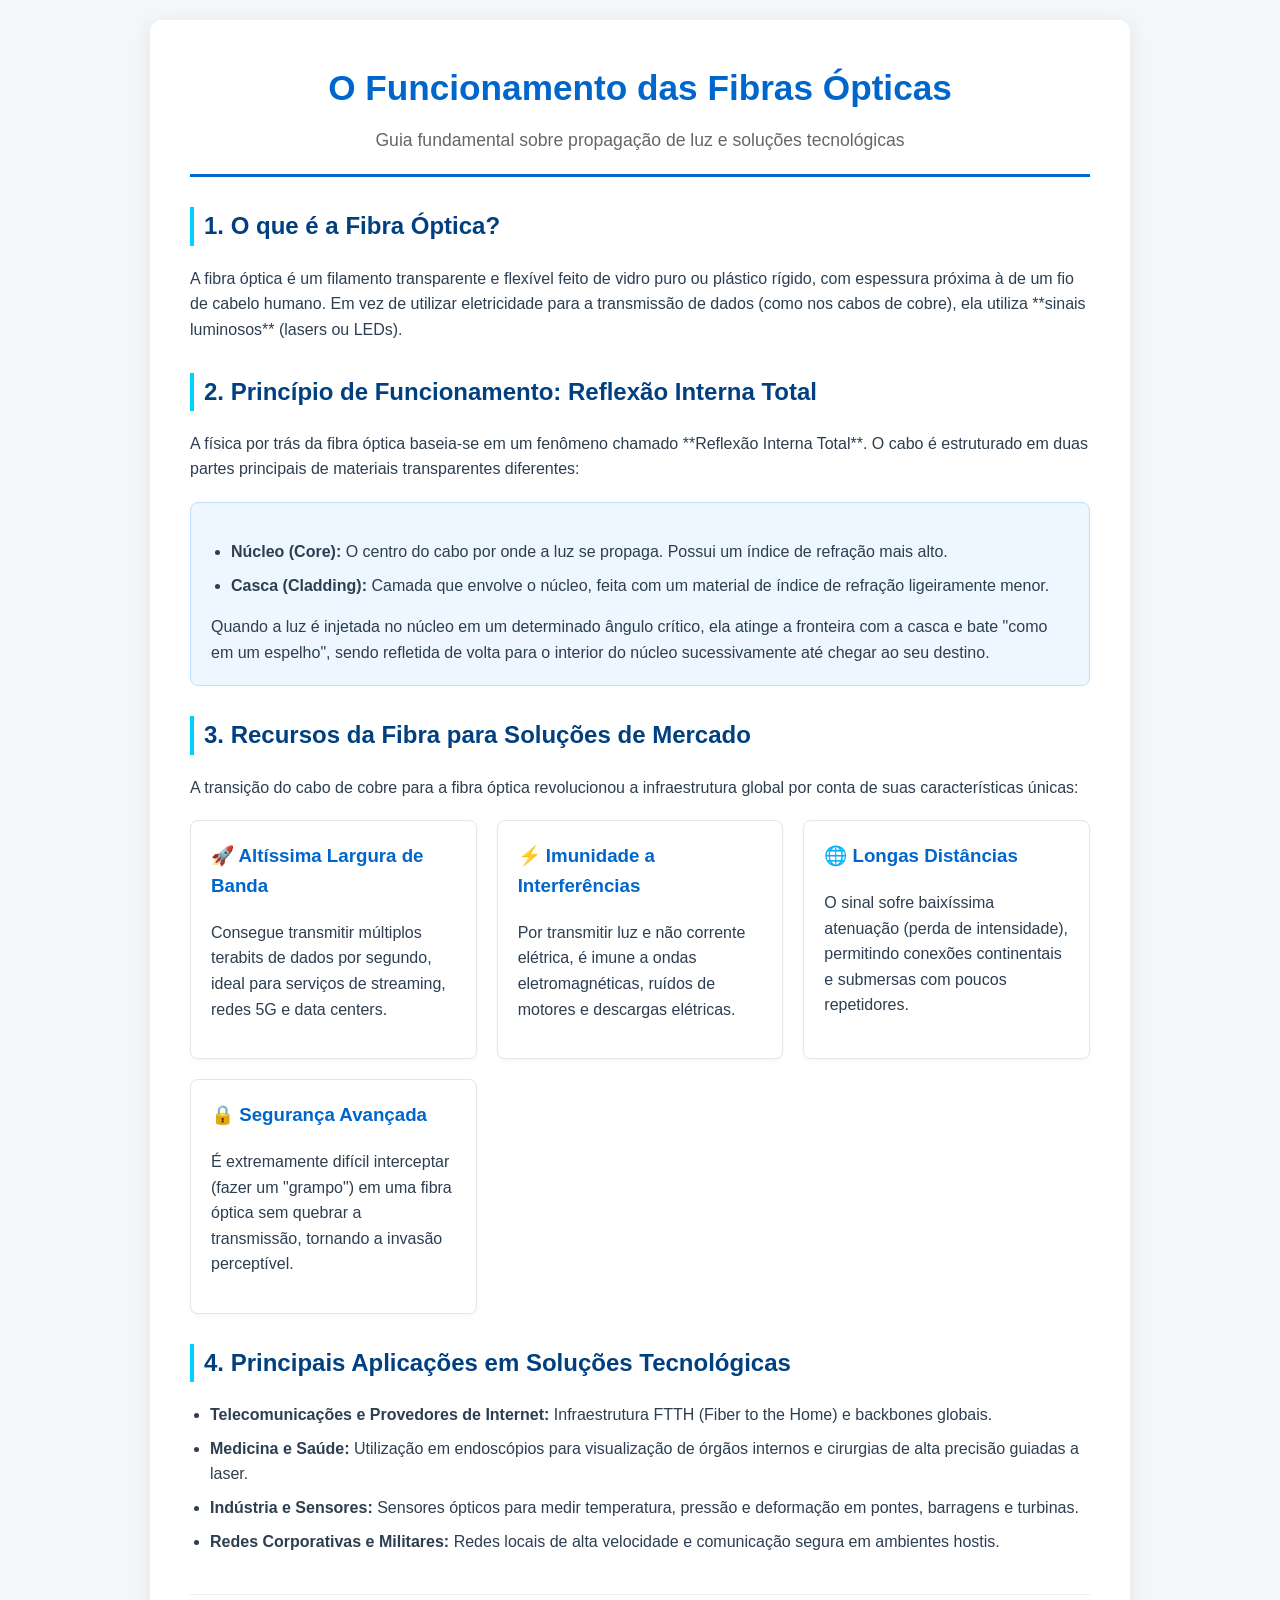
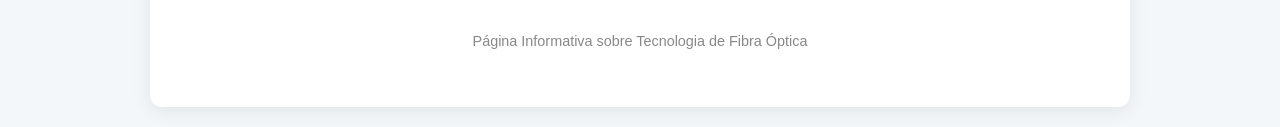
==== index2.html @ afabe947 "index1" ====
<!DOCTYPE html>
<html lang="pt-BR">
<head>
    <meta charset="UTF-8">
    <meta name="viewport" content="width=device-width, initial-scale=1.0">
    <title>Tecnologia da Fibra Óptica: Princípios e Soluções</title>
    <style>
        :root {
            --primary-color: #0066cc;
            --secondary-color: #004080;
            --accent-color: #00d2ff;
            --bg-color: #f4f7f9;
            --card-bg: #ffffff;
            --text-color: #2c3e50;
        }

        body {
            font-family: 'Segoe UI', Tahoma, Geneva, Verdana, sans-serif;
            line-height: 1.6;
            background-color: var(--bg-color);
            color: var(--text-color);
            margin: 0;
            padding: 20px;
        }

        .container {
            max-width: 900px;
            margin: 0 auto;
            background: var(--card-bg);
            padding: 40px;
            border-radius: 12px;
            box-shadow: 0 4px 20px rgba(0, 0, 0, 0.08);
        }

        header {
            text-align: center;
            border-bottom: 3px solid var(--primary-color);
            padding-bottom: 20px;
            margin-bottom: 30px;
        }

        h1 {
            color: var(--primary-color);
            margin: 0 0 10px 0;
            font-size: 2.2em;
        }

        p.subtitle {
            color: #666;
            font-size: 1.1em;
            margin: 0;
        }

        h2 {
            color: var(--secondary-color);
            border-left: 4px solid var(--accent-color);
            padding-left: 10px;
            margin-top: 30px;
        }

        .highlight-box {
            background-color: #eef7ff;
            border: 1px solid #bce0fd;
            border-radius: 8px;
            padding: 20px;
            margin: 20px 0;
        }

        .grid-container {
            display: grid;
            grid-template-columns: repeat(auto-fit, minmax(250px, 1fr));
            gap: 20px;
            margin-top: 20px;
        }

        .card {
            background: #fff;
            border: 1px solid #e1e8ed;
            border-radius: 8px;
            padding: 20px;
            box-shadow: 0 2px 5px rgba(0,0,0,0.04);
            transition: transform 0.2s ease;
        }

        .card:hover {
            transform: translateY(-3px);
            border-color: var(--primary-color);
        }

        .card h3 {
            margin-top: 0;
            color: var(--primary-color);
        }

        ul {
            padding-left: 20px;
        }

        li {
            margin-bottom: 8px;
        }

        footer {
            margin-top: 40px;
            text-align: center;
            font-size: 0.9em;
            color: #888;
            border-top: 1px solid #eee;
            padding-top: 20px;
        }
    </style>
</head>
<body>

    <div class="container">
        <header>
            <h1>O Funcionamento das Fibras Ópticas</h1>
            <p class="subtitle">Guia fundamental sobre propagação de luz e soluções tecnológicas</p>
        </header>

        <section>
            <h2>1. O que é a Fibra Óptica?</h2>
            <p>
                A fibra óptica é um filamento transparente e flexível feito de vidro puro ou plástico rígido, 
                com espessura próxima à de um fio de cabelo humano. Em vez de utilizar eletricidade para a 
                transmissão de dados (como nos cabos de cobre), ela utiliza **sinais luminosos** (lasers ou LEDs).
            </p>
        </section>

        <section>
            <h2>2. Princípio de Funcionamento: Reflexão Interna Total</h2>
            <p>
                A física por trás da fibra óptica baseia-se em um fenômeno chamado **Reflexão Interna Total**. 
                O cabo é estruturado em duas partes principais de materiais transparentes diferentes:
            </p>
            
            <div class="highlight-box">
                <ul>
                    <li><strong>Núcleo (Core):</strong> O centro do cabo por onde a luz se propaga. Possui um índice de refração mais alto.</li>
                    <li><strong>Casca (Cladding):</strong> Camada que envolve o núcleo, feita com um material de índice de refração ligeiramente menor.</li>
                </ul>
                <p style="margin-bottom: 0;">
                    Quando a luz é injetada no núcleo em um determinado ângulo crítico, ela atinge a fronteira com a casca e bate 
                    "como em um espelho", sendo refletida de volta para o interior do núcleo sucessivamente até chegar ao seu destino.
                </p>
            </div>
        </section>

        <section>
            <h2>3. Recursos da Fibra para Soluções de Mercado</h2>
            <p>
                A transição do cabo de cobre para a fibra óptica revolucionou a infraestrutura global por conta de suas características únicas:
            </p>

            <div class="grid-container">
                <div class="card">
                    <h3>🚀 Altíssima Largura de Banda</h3>
                    <p>Consegue transmitir múltiplos terabits de dados por segundo, ideal para serviços de streaming, redes 5G e data centers.</p>
                </div>

                <div class="card">
                    <h3>⚡ Imunidade a Interferências</h3>
                    <p>Por transmitir luz e não corrente elétrica, é imune a ondas eletromagnéticas, ruídos de motores e descargas elétricas.</p>
                </div>

                <div class="card">
                    <h3>🌐 Longas Distâncias</h3>
                    <p>O sinal sofre baixíssima atenuação (perda de intensidade), permitindo conexões continentais e submersas com poucos repetidores.</p>
                </div>

                <div class="card">
                    <h3>🔒 Segurança Avançada</h3>
                    <p>É extremamente difícil interceptar (fazer um "grampo") em uma fibra óptica sem quebrar a transmissão, tornando a invasão perceptível.</p>
                </div>
            </div>
        </section>

        <section>
            <h2>4. Principais Aplicações em Soluções Tecnológicas</h2>
            <ul>
                <li><strong>Telecomunicações e Provedores de Internet:</strong> Infraestrutura FTTH (Fiber to the Home) e backbones globais.</li>
                <li><strong>Medicina e Saúde:</strong> Utilização em endoscópios para visualização de órgãos internos e cirurgias de alta precisão guiadas a laser.</li>
                <li><strong>Indústria e Sensores:</strong> Sensores ópticos para medir temperatura, pressão e deformação em pontes, barragens e turbinas.</li>
                <li><strong>Redes Corporativas e Militares:</strong> Redes locais de alta velocidade e comunicação segura em ambientes hostis.</li>
            </ul>
        </section>

        <footer>
            <p>Página Informativa sobre Tecnologia de Fibra Óptica</p>
        </footer>
    </div>

</body>
</html>
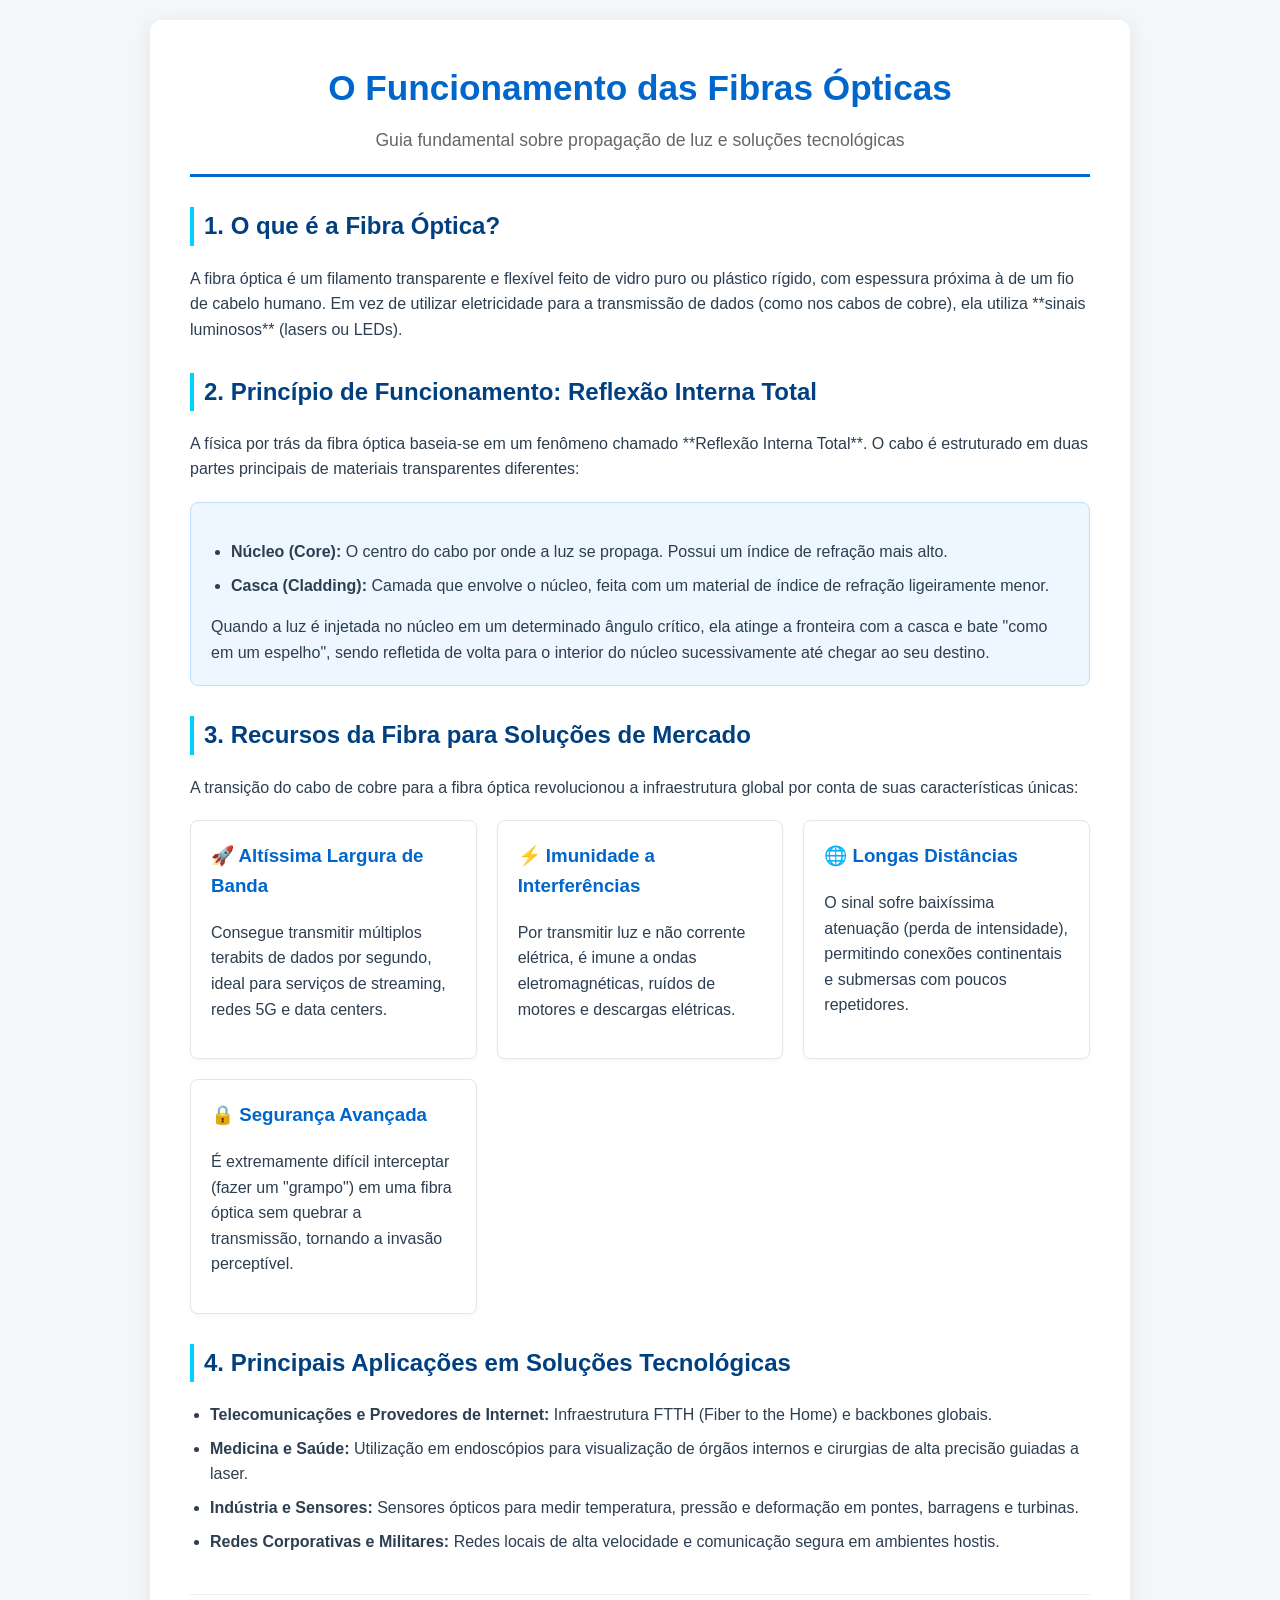
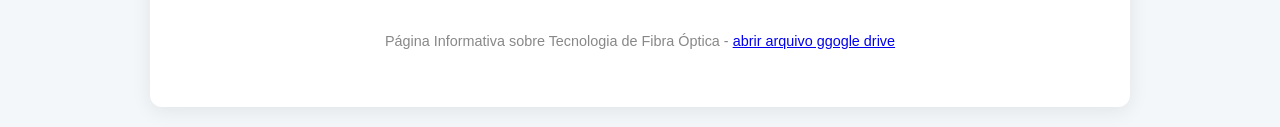
==== commit f86c486b: "versao 10" ====
--- a/index2.html
+++ b/index2.html
@@ -186,7 +186,7 @@
         </section>
 
         <footer>
-            <p>Página Informativa sobre Tecnologia de Fibra Óptica</p>
+            <p>Página Informativa sobre Tecnologia de Fibra Óptica - <a href="https://drive.google.com/file/d/1CvQQUa0_ne9hcFbtK0Xd2qcpB9O0Ke3h/view?usp=sharing">abrir arquivo ggogle drive </a></p>
         </footer>
     </div>
 
